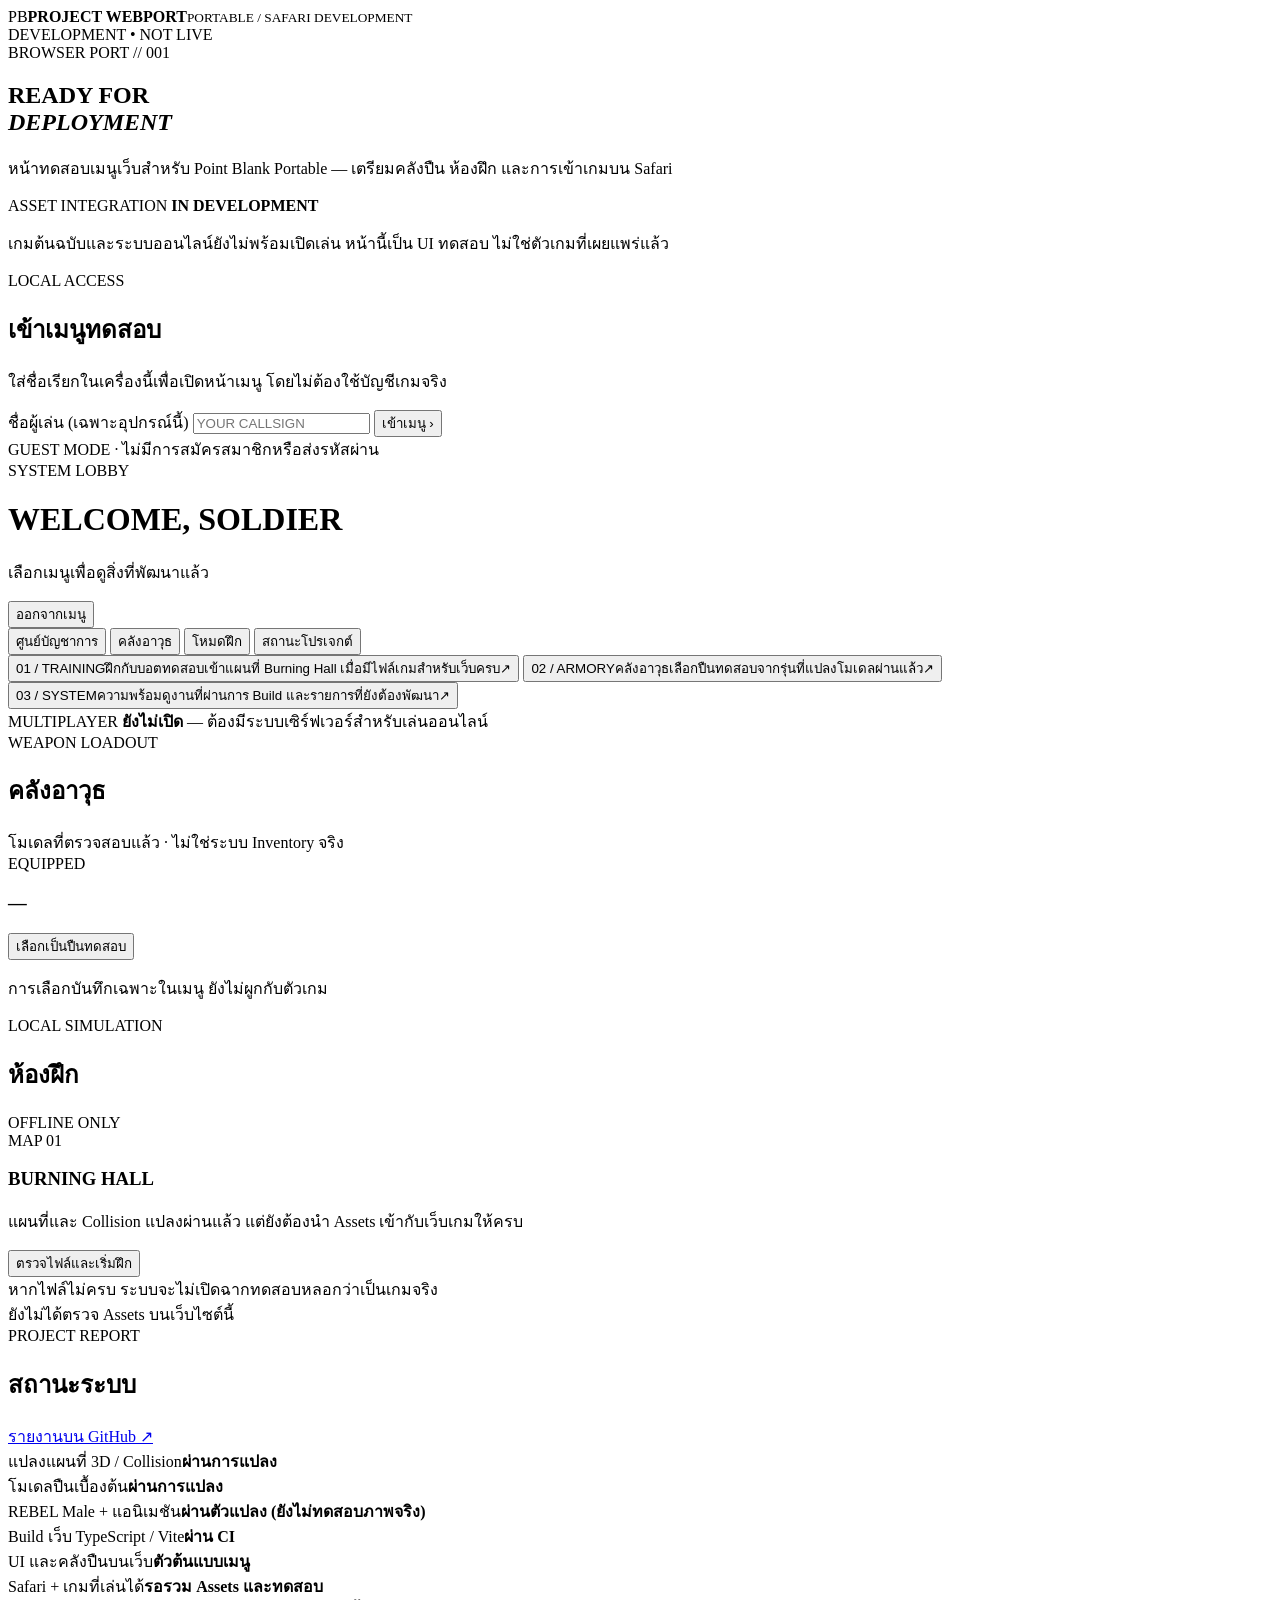
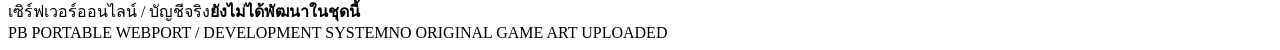
==== web-ui/index.html @ 95ebcc9c "Add mobile-first offline PB webport login and lobby scaffold" ====
<!doctype html>
<html lang="th">
<head>
  <meta charset="utf-8">
  <meta name="viewport" content="width=device-width,initial-scale=1,viewport-fit=cover">
  <meta name="theme-color" content="#090e17">
  <meta name="robots" content="noindex,nofollow">
  <title>PB Webport • Development Launcher</title>
  <link rel="stylesheet" href="./style.css">
  <script defer src="./app.js"></script>
</head>
<body>
  <div class="backdrop" aria-hidden="true"><div class="halo"></div><div class="grid-lines"></div></div>
  <div class="shell">
    <header class="bar">
      <div class="logo"><span class="logo-mark">PB</span><span><b>PROJECT WEBPORT</b><small>PORTABLE / SAFARI DEVELOPMENT</small></span></div>
      <span id="build-tag" class="build-tag">DEVELOPMENT • NOT LIVE</span>
    </header>
    <main id="login-view" class="view">
      <div class="login-grid">
        <section class="hero">
          <div class="eyebrow">BROWSER PORT // 001</div>
          <h1>READY FOR<br><em>DEPLOYMENT</em></h1>
          <p>หน้าทดสอบเมนูเว็บสำหรับ Point Blank Portable — เตรียมคลังปืน ห้องฝึก และการเข้าเกมบน Safari</p>
          <div class="progress-label">ASSET INTEGRATION <strong>IN DEVELOPMENT</strong></div>
          <div class="meter"><span></span></div>
          <p class="note">เกมต้นฉบับและระบบออนไลน์ยังไม่พร้อมเปิดเล่น หน้านี้เป็น UI ทดสอบ ไม่ใช่ตัวเกมที่เผยแพร่แล้ว</p>
        </section>
        <section class="login-card">
          <div class="eyebrow">LOCAL ACCESS</div>
          <h2>เข้าเมนูทดสอบ</h2>
          <p>ใส่ชื่อเรียกในเครื่องนี้เพื่อเปิดหน้าเมนู โดยไม่ต้องใช้บัญชีเกมจริง</p>
          <form id="guest-form">
            <label for="nickname">ชื่อผู้เล่น (เฉพาะอุปกรณ์นี้)</label>
            <input id="nickname" autocomplete="nickname" maxlength="18" minlength="2" required placeholder="YOUR CALLSIGN" />
            <button class="button primary" type="submit">เข้าเมนู <span aria-hidden="true">›</span></button>
          </form>
          <div class="mini-warning">GUEST MODE · ไม่มีการสมัครสมาชิกหรือส่งรหัสผ่าน</div>
        </section>
      </div>
    </main>
    <main id="lobby-view" class="view hidden">
      <div class="dashboard-head">
        <div><div class="eyebrow">SYSTEM LOBBY</div><h1>WELCOME, <span id="callsign">SOLDIER</span></h1><p id="system-message">เลือกเมนูเพื่อดูสิ่งที่พัฒนาแล้ว</p></div>
        <button type="button" id="logout" class="button subtle">ออกจากเมนู</button>
      </div>
      <nav class="tabs" aria-label="หน้าจอเกม">
        <button class="tab active" data-panel="home" type="button">ศูนย์บัญชาการ</button>
        <button class="tab" data-panel="arsenal" type="button">คลังอาวุธ</button>
        <button class="tab" data-panel="training" type="button">โหมดฝึก</button>
        <button class="tab" data-panel="status" type="button">สถานะโปรเจกต์</button>
      </nav>
      <section class="panel" id="panel-home">
        <div class="tiles">
          <button type="button" class="tile" data-go="training"><span class="tile-index">01 / TRAINING</span><span class="tile-title">ฝึกกับบอต</span><span class="tile-desc">ทดสอบเข้าแผนที่ Burning Hall เมื่อมีไฟล์เกมสำหรับเว็บครบ</span><span class="tile-arrow">↗</span></button>
          <button type="button" class="tile" data-go="arsenal"><span class="tile-index">02 / ARMORY</span><span class="tile-title">คลังอาวุธ</span><span class="tile-desc">เลือกปืนทดสอบจากรุ่นที่แปลงโมเดลผ่านแล้ว</span><span class="tile-arrow">↗</span></button>
          <button type="button" class="tile" data-go="status"><span class="tile-index">03 / SYSTEM</span><span class="tile-title">ความพร้อม</span><span class="tile-desc">ดูงานที่ผ่านการ Build และรายการที่ยังต้องพัฒนา</span><span class="tile-arrow">↗</span></button>
        </div>
        <div class="hint">MULTIPLAYER <strong>ยังไม่เปิด</strong> — ต้องมีระบบเซิร์ฟเวอร์สำหรับเล่นออนไลน์</div>
      </section>
      <section class="panel hidden" id="panel-arsenal">
        <div class="section-heading"><div><div class="eyebrow">WEAPON LOADOUT</div><h2>คลังอาวุธ</h2></div><span class="right-note">โมเดลที่ตรวจสอบแล้ว · ไม่ใช่ระบบ Inventory จริง</span></div>
        <div class="arsenal-grid"><div id="weapons" class="weapon-list"></div><aside class="equipment"><span class="eyebrow">EQUIPPED</span><h3 id="selected-weapon">—</h3><p id="weapon-details"></p><button id="equip-weapon" type="button" class="button primary">เลือกเป็นปืนทดสอบ</button><p id="equip-result" class="note">การเลือกบันทึกเฉพาะในเมนู ยังไม่ผูกกับตัวเกม</p></aside></div>
      </section>
      <section class="panel hidden" id="panel-training">
        <div class="section-heading"><div><div class="eyebrow">LOCAL SIMULATION</div><h2>ห้องฝึก</h2></div><span class="right-note">OFFLINE ONLY</span></div>
        <div class="mission-card">
          <div><span class="eyebrow">MAP 01</span><h3>BURNING HALL</h3><p>แผนที่และ Collision แปลงผ่านแล้ว แต่ยังต้องนำ Assets เข้ากับเว็บเกมให้ครบ</p></div>
          <div class="mission-actions"><button class="button primary" id="start-training" type="button">ตรวจไฟล์และเริ่มฝึก</button><div class="mini-warning">หากไฟล์ไม่ครบ ระบบจะไม่เปิดฉากทดสอบหลอกว่าเป็นเกมจริง</div></div>
        </div>
        <div id="training-check" class="check-results" role="status" aria-live="polite">ยังไม่ได้ตรวจ Assets บนเว็บไซต์นี้</div>
      </section>
      <section class="panel hidden" id="panel-status">
        <div class="section-heading"><div><div class="eyebrow">PROJECT REPORT</div><h2>สถานะระบบ</h2></div><a href="https://github.com/hightblack2547-ux/pb/blob/main/docs/PROGRESS.md" target="_blank" rel="noreferrer" class="report-link">รายงานบน GitHub ↗</a></div>
        <div class="status-list">
          <div><span>แปลงแผนที่ 3D / Collision</span><strong class="pass">ผ่านการแปลง</strong></div>
          <div><span>โมเดลปืนเบื้องต้น</span><strong class="pass">ผ่านการแปลง</strong></div>
          <div><span>REBEL Male + แอนิเมชัน</span><strong class="pass">ผ่านตัวแปลง (ยังไม่ทดสอบภาพจริง)</strong></div>
          <div><span>Build เว็บ TypeScript / Vite</span><strong class="pass">ผ่าน CI</strong></div>
          <div><span>UI และคลังปืนบนเว็บ</span><strong class="pass">ตัวต้นแบบเมนู</strong></div>
          <div><span>Safari + เกมที่เล่นได้</span><strong class="pending">รอรวม Assets และทดสอบ</strong></div>
          <div><span>เซิร์ฟเวอร์ออนไลน์ / บัญชีจริง</span><strong class="pending">ยังไม่ได้พัฒนาในชุดนี้</strong></div>
        </div>
      </section>
    </main>
    <footer><span>PB PORTABLE WEBPORT / DEVELOPMENT SYSTEM</span><span>NO ORIGINAL GAME ART UPLOADED</span></footer>
  </div>
</body>
</html>
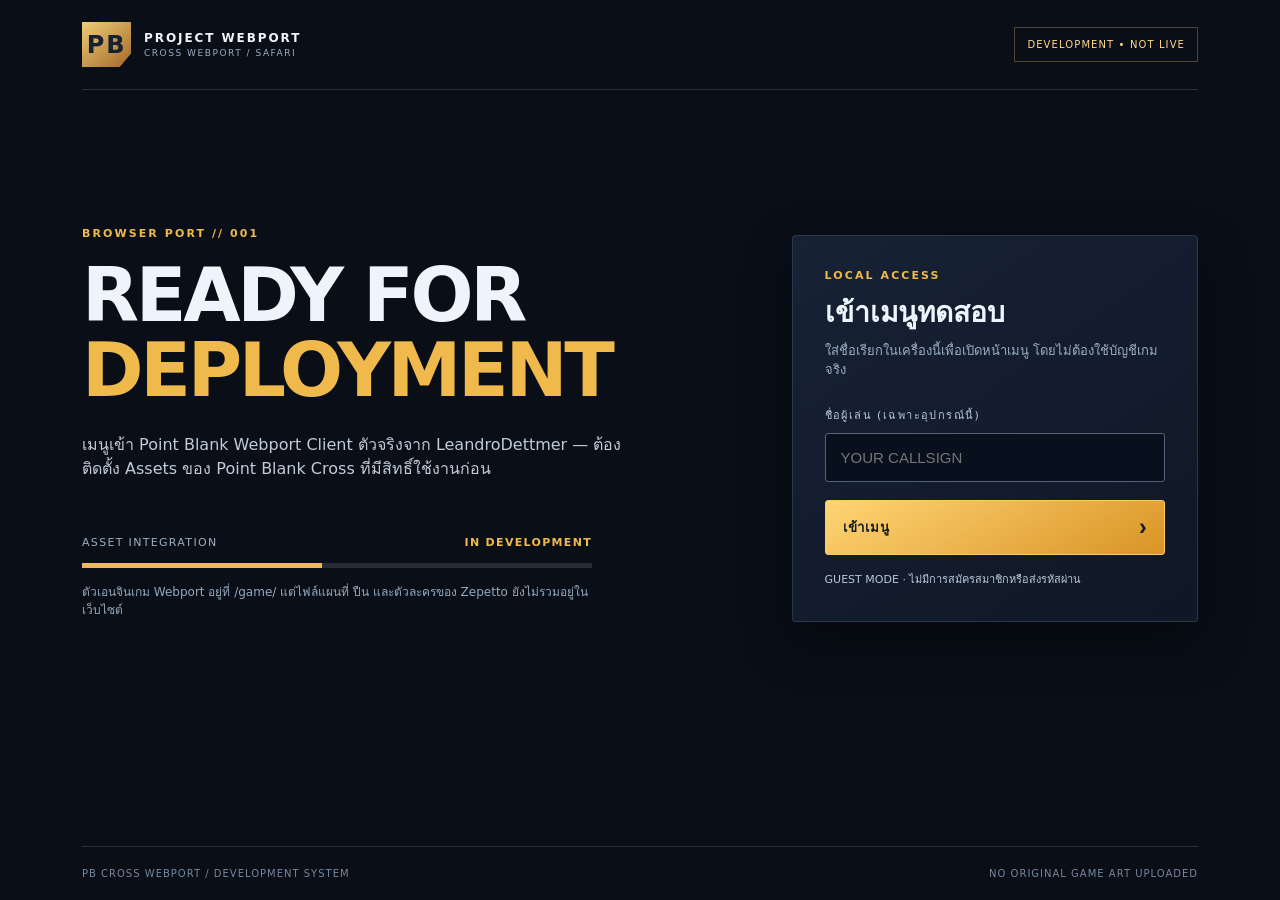
==== commit 4b4e89bc: "Label launcher as real upstream Webport client and require authorized Cross assets" ====
--- a/web-ui/index.html
+++ b/web-ui/index.html
@@ -13,7 +13,7 @@
   <div class="backdrop" aria-hidden="true"><div class="halo"></div><div class="grid-lines"></div></div>
   <div class="shell">
     <header class="bar">
-      <div class="logo"><span class="logo-mark">PB</span><span><b>PROJECT WEBPORT</b><small>PORTABLE / SAFARI DEVELOPMENT</small></span></div>
+      <div class="logo"><span class="logo-mark">PB</span><span><b>PROJECT WEBPORT</b><small>CROSS WEBPORT / SAFARI</small></span></div>
       <span id="build-tag" class="build-tag">DEVELOPMENT • NOT LIVE</span>
     </header>
     <main id="login-view" class="view">
@@ -21,10 +21,10 @@
         <section class="hero">
           <div class="eyebrow">BROWSER PORT // 001</div>
           <h1>READY FOR<br><em>DEPLOYMENT</em></h1>
-          <p>หน้าทดสอบเมนูเว็บสำหรับ Point Blank Portable — เตรียมคลังปืน ห้องฝึก และการเข้าเกมบน Safari</p>
+          <p>เมนูเข้า Point Blank Webport Client ตัวจริงจาก LeandroDettmer — ต้องติดตั้ง Assets ของ Point Blank Cross ที่มีสิทธิ์ใช้งานก่อน</p>
           <div class="progress-label">ASSET INTEGRATION <strong>IN DEVELOPMENT</strong></div>
           <div class="meter"><span></span></div>
-          <p class="note">เกมต้นฉบับและระบบออนไลน์ยังไม่พร้อมเปิดเล่น หน้านี้เป็น UI ทดสอบ ไม่ใช่ตัวเกมที่เผยแพร่แล้ว</p>
+          <p class="note">ตัวเอนจินเกม Webport อยู่ที่ /game/ แต่ไฟล์แผนที่ ปืน และตัวละครของ Zepetto ยังไม่รวมอยู่ในเว็บไซต์</p>
         </section>
         <section class="login-card">
           <div class="eyebrow">LOCAL ACCESS</div>
@@ -52,7 +52,7 @@
       </nav>
       <section class="panel" id="panel-home">
         <div class="tiles">
-          <button type="button" class="tile" data-go="training"><span class="tile-index">01 / TRAINING</span><span class="tile-title">ฝึกกับบอต</span><span class="tile-desc">ทดสอบเข้าแผนที่ Burning Hall เมื่อมีไฟล์เกมสำหรับเว็บครบ</span><span class="tile-arrow">↗</span></button>
+          <button type="button" class="tile" data-go="training"><span class="tile-index">01 / TRAINING</span><span class="tile-title">Webport ตัวจริง</span><span class="tile-desc">ตรวจไฟล์ที่ได้รับอนุญาต แล้วเข้าเกมของ LeandroDettmer เพื่อเล่นแบบออฟไลน์</span><span class="tile-arrow">↗</span></button>
           <button type="button" class="tile" data-go="arsenal"><span class="tile-index">02 / ARMORY</span><span class="tile-title">คลังอาวุธ</span><span class="tile-desc">เลือกปืนทดสอบจากรุ่นที่แปลงโมเดลผ่านแล้ว</span><span class="tile-arrow">↗</span></button>
           <button type="button" class="tile" data-go="status"><span class="tile-index">03 / SYSTEM</span><span class="tile-title">ความพร้อม</span><span class="tile-desc">ดูงานที่ผ่านการ Build และรายการที่ยังต้องพัฒนา</span><span class="tile-arrow">↗</span></button>
         </div>
@@ -63,10 +63,10 @@
         <div class="arsenal-grid"><div id="weapons" class="weapon-list"></div><aside class="equipment"><span class="eyebrow">EQUIPPED</span><h3 id="selected-weapon">—</h3><p id="weapon-details"></p><button id="equip-weapon" type="button" class="button primary">เลือกเป็นปืนทดสอบ</button><p id="equip-result" class="note">การเลือกบันทึกเฉพาะในเมนู ยังไม่ผูกกับตัวเกม</p></aside></div>
       </section>
       <section class="panel hidden" id="panel-training">
-        <div class="section-heading"><div><div class="eyebrow">LOCAL SIMULATION</div><h2>ห้องฝึก</h2></div><span class="right-note">OFFLINE ONLY</span></div>
+        <div class="section-heading"><div><div class="eyebrow">UPSTREAM WEBPORT GAME</div><h2>เข้าสู่เกม Webport</h2></div><span class="right-note">OFFLINE ONLY</span></div>
         <div class="mission-card">
-          <div><span class="eyebrow">MAP 01</span><h3>BURNING HALL</h3><p>แผนที่และ Collision แปลงผ่านแล้ว แต่ยังต้องนำ Assets เข้ากับเว็บเกมให้ครบ</p></div>
-          <div class="mission-actions"><button class="button primary" id="start-training" type="button">ตรวจไฟล์และเริ่มฝึก</button><div class="mini-warning">หากไฟล์ไม่ครบ ระบบจะไม่เปิดฉากทดสอบหลอกว่าเป็นเกมจริง</div></div>
+          <div><span class="eyebrow">REAL GAME CLIENT</span><h3>POINT BLANK WEBPORT</h3><p>ใช้ Client ต้นทางจริง ไม่ใช่ฉาก FPS จำลอง ระบบจะค้นหาแผนที่จากดัชนี Point Blank Cross ที่ติดตั้งอยู่บนเว็บไซต์</p></div>
+          <div class="mission-actions"><button class="button primary" id="start-training" type="button">ตรวจ Assets และเข้าเกมจริง</button><div class="mini-warning">หากไม่มี Assets ที่ได้รับอนุญาต ระบบจะแจ้งไฟล์ที่ขาดแทนการเปิดฉากจำลอง</div></div>
         </div>
         <div id="training-check" class="check-results" role="status" aria-live="polite">ยังไม่ได้ตรวจ Assets บนเว็บไซต์นี้</div>
       </section>
@@ -83,7 +83,7 @@
         </div>
       </section>
     </main>
-    <footer><span>PB PORTABLE WEBPORT / DEVELOPMENT SYSTEM</span><span>NO ORIGINAL GAME ART UPLOADED</span></footer>
+    <footer><span>PB CROSS WEBPORT / DEVELOPMENT SYSTEM</span><span>NO ORIGINAL GAME ART UPLOADED</span></footer>
   </div>
 </body>
 </html>
--- a/web-ui/style.css
+++ b/web-ui/style.css
@@ -0,0 +1 @@
+:root{color-scheme:dark;--bg:#090e17;--surface:#121e30;--line:#344156;--text:#eef4fb;--muted:#9caec2;--accent:#efb94b;--good:#80d5bd}*{box-sizing:border-box}html,body{margin:0;min-height:100%;font:15px/1.5 system-ui,-apple-system,Segoe UI,sans-serif;background:var(--bg);color:var(--text)}body{overflow-x:hidden}.backdrop{position:fixed;inset:0;z-index:-1;overflow:hidden;background:radial-gradient(circle at 75% 25%,#142d47,transparent 55%),linear-gradient(150deg,#080c16,#121727 65%,#080c16)}.halo{position:absolute;inset:0;background:radial-gradient(ellipse at 10% 100%,#2c28421a,transparent 50%)}.grid-lines{position:absolute;inset:-30%;background-image:linear-gradient(#ffffff0a 1px,transparent 1px),linear-gradient(90deg,#ffffff0a 1px,transparent 1px);background-size:70px 70px;transform:perspective(600px) rotateX(60deg) translateY(8%);opacity:.3}.shell{min-height:100dvh;max-width:1160px;margin:auto;display:flex;flex-direction:column;padding:0 22px}.bar{display:flex;justify-content:space-between;align-items:center;gap:14px;padding:22px 0;border-bottom:1px solid #ffffff24}.logo{display:flex;align-items:center;gap:13px;letter-spacing:.16em;font-size:12px}.logo small{display:block;color:var(--muted);font-size:9px;letter-spacing:.17em}.logo-mark{display:grid;place-items:center;width:49px;height:45px;background:linear-gradient(140deg,#efce77,#a26827);color:#182132;font-size:24px;font-weight:900;clip-path:polygon(0 0,100% 0,100% 70%,77% 100%,0 100%)}.build-tag{font-size:10px;letter-spacing:.11em;color:#ffd88e;border:1px solid #9b774e80;padding:9px 12px}.view{flex:1;padding:46px 0 64px}.hidden{display:none!important}.login-grid{display:grid;grid-template-columns:1.2fr .8fr;gap:min(8vw,100px);align-items:center;min-height:65vh}.eyebrow{color:var(--accent);font-size:11px;font-weight:800;letter-spacing:.19em;text-transform:uppercase}.hero h1,.dashboard-head h1{font-weight:900;font-size:clamp(38px,5.8vw,85px);line-height:1.01;letter-spacing:-.045em;margin:17px 0 24px}.hero h1 em{font-style:normal;color:var(--accent)}.hero>p{color:#c0ccd9;max-width:540px;font-size:16px}.hero .note,.note{font-size:12px;color:#95a9bc}.progress-label{margin-top:54px;display:flex;justify-content:space-between;max-width:510px;font-size:11px;letter-spacing:.12em;color:var(--muted)}.progress-label strong{color:var(--accent)}.meter{height:5px;background:#e6ecf022;max-width:510px;margin:12px 0 15px}.meter span{display:block;background:var(--accent);width:47%;height:100%}.login-card,.equipment,.mission-card{background:linear-gradient(145deg,#192438ec,#101827fa);border:1px solid #73819544;box-shadow:0 20px 50px #0006;border-radius:4px;padding:32px}.login-card h2{font-size:28px;margin:7px 0}.login-card p{color:var(--muted);font-size:13px;margin:0 0 28px}.login-card label{display:block;font-size:11px;letter-spacing:.13em;color:#b9c6d5;margin-bottom:9px}.login-card input{display:block;width:100%;padding:15px;background:#080f1d;color:#fff;font-size:15px;border:1px solid #56627b;border-radius:3px;outline:none}.login-card input:focus{border-color:var(--accent)}.button{border:1px solid #7d8fa2;background:#273647;color:#eef4fb;font-weight:800;letter-spacing:.03em;padding:13px 17px;min-height:45px;cursor:pointer;border-radius:3px}.button.primary{background:linear-gradient(150deg,#ffd474,#d99426);border-color:#ffc86a;color:#151a20}.button.primary:hover{filter:brightness(1.1)}.button.subtle{background:#101c2d}.button:focus-visible,.tab:focus-visible,.tile:focus-visible,.weapon:focus-visible{outline:2px solid #ffe5a8;outline-offset:3px}.login-card form .button{display:flex;justify-content:space-between;align-items:center;width:100%;margin-top:18px}.login-card form .button span{font-size:23px}.mini-warning{margin-top:17px;color:#b8c6d6;font-size:11px}.dashboard-head{display:flex;align-items:center;justify-content:space-between;gap:20px}.dashboard-head h1{font-size:clamp(30px,4vw,53px);margin:13px 0 8px}.dashboard-head h1 span{color:var(--accent)}.dashboard-head p{color:#aabbce;margin:0 0 23px}.tabs{display:flex;gap:6px;overflow-x:auto;border-bottom:1px solid #55647d;margin:25px 0 25px;padding:0}.tab{flex-shrink:0;border:0;border-bottom:3px solid transparent;background:#142035;cursor:pointer;padding:14px 20px;color:#bbc7d4;font:700 13px/1.2 system-ui}.tab.active{border-bottom-color:var(--accent);background:#263248;color:#fff}.tiles{display:grid;grid-template-columns:repeat(3,1fr);gap:15px}.tile{position:relative;display:flex;text-align:left;flex-direction:column;gap:12px;min-height:240px;padding:24px;border:1px solid #53657c;background:linear-gradient(160deg,#1b2d42,#0c1422);color:inherit;cursor:pointer}.tile:hover{border-color:var(--accent);transform:translateY(-2px)}.tile-index{font-size:10px;letter-spacing:.16em;color:var(--accent)}.tile-title{font-size:clamp(22px,3vw,33px);font-weight:900}.tile-desc{color:var(--muted);font-size:13px;max-width:270px}.tile-arrow{position:absolute;right:22px;bottom:16px;color:var(--accent);font-size:25px}.hint{margin-top:24px;border-top:1px solid #ffffff25;padding-top:20px;color:#95a7bb;font-size:12px}.hint strong{color:#f8cc79}.section-heading{display:flex;align-items:flex-end;justify-content:space-between;gap:15px;margin-bottom:22px}.section-heading h2{font-size:31px;margin:5px 0}.right-note{font-size:12px;color:#b5c0ce}.arsenal-grid{display:grid;grid-template-columns:1fr 330px;gap:18px}.weapon-list{display:grid;gap:10px}.weapon{min-height:88px;width:100%;text-align:left;padding:17px 22px;background:#172537;border:1px solid #41506a;color:#fff;cursor:pointer;display:flex;align-items:center;justify-content:space-between;gap:10px}.weapon.selected{border-color:var(--accent);background:#302c30}.weapon strong{font-size:17px}.weapon small{display:block;color:#9fb1c5;font-size:12px;margin-top:2px}.weapon span:last-child{color:var(--accent);font-size:11px;white-space:nowrap}.equipment{align-self:start;position:sticky;top:20px}.equipment h3{font-size:29px;margin:15px 0}.equipment p{color:var(--muted);font-size:13px}.equipment .button{margin-top:16px;width:100%}.mission-card{display:grid;grid-template-columns:1fr 320px;align-items:center;gap:20px;min-height:250px}.mission-card h3{font-size:31px;margin:6px 0}.mission-card p{color:var(--muted);max-width:550px}.mission-actions .button{width:100%}.check-results{padding:16px 20px;margin-top:16px;background:#141f2e;border:1px solid #3a495f;font-size:13px;white-space:pre-line;line-height:1.65}.check-results.error{border-color:#c97c66;color:#ffd0c5}.check-results.good{border-color:#68bba5;color:#b6f7de}.status-list{border:1px solid #40516a;background:#122033}.status-list>div{display:flex;align-items:center;justify-content:space-between;gap:12px;padding:16px 20px;border-bottom:1px solid #ffffff19}.status-list>div:last-child{border:0}.status-list strong{text-align:right;font-size:12px}.status-list .pass{color:var(--good)}.status-list .pending{color:#f2c57b}.report-link{color:#efcd83;text-decoration:none;font-size:13px}footer{display:flex;justify-content:space-between;gap:12px;padding:19px 0;font-size:10px;letter-spacing:.1em;color:#77889c;border-top:1px solid #ffffff20}@media(max-width:800px){.login-grid{grid-template-columns:1fr;min-height:auto;gap:32px}.view{padding:28px 0 50px}.hero h1{font-size:clamp(39px,9vw,70px)}.hero .progress-label{margin-top:26px}.tiles{grid-template-columns:1fr}.tile{min-height:145px}.arsenal-grid,.mission-card{grid-template-columns:1fr}.equipment{position:static}.mission-card{min-height:0}.bar{padding:15px 0}.shell{padding:0 16px}.build-tag{font-size:9px;max-width:120px;text-align:center}.dashboard-head{align-items:flex-start}.dashboard-head .button{font-size:11px;min-width:88px}.tabs{margin-top:16px}.tab{padding:14px 13px}.status-list>div{font-size:13px}.status-list strong{max-width:45%}footer{font-size:8px}}@media(prefers-reduced-motion:no-preference){.tile,.button{transition:transform .2s ease,border-color .2s ease,filter .2s ease}}
